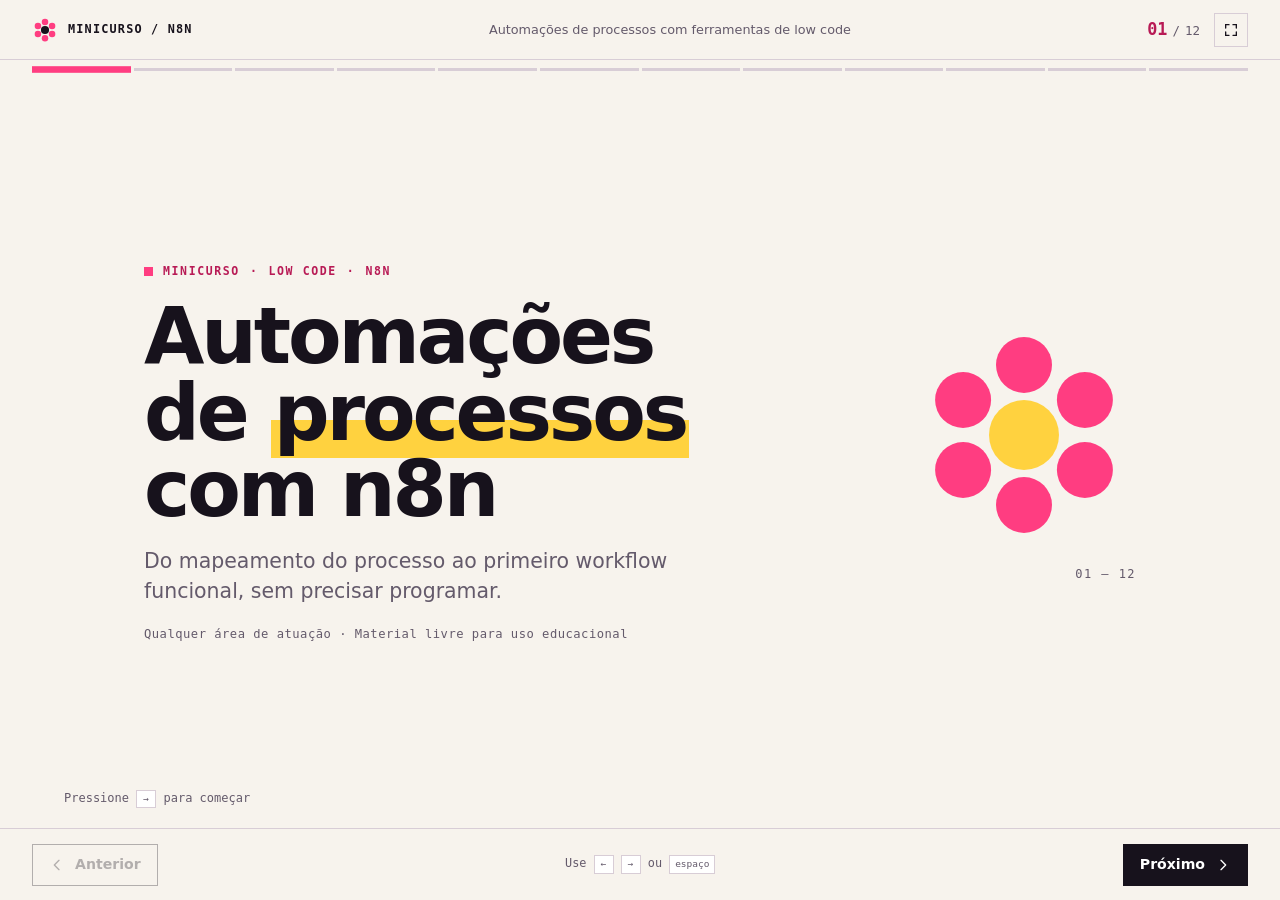
==== index.html @ 69d69b00 "Adiciona apresentação do minicurso e materiais de apoio" ====
<!DOCTYPE html>
<html lang="pt-BR">
<head>
  <meta charset="UTF-8">
  <meta name="viewport" content="width=device-width, initial-scale=1">
  <meta name="theme-color" content="#f7f3ed">
  <meta name="description" content="Apresentação do minicurso de automações de processos com n8n.">
  <title>Apresentação | Automações de processos com n8n</title>
  <link rel="stylesheet" href="styles.css">
</head>
<body>
  <a class="skip-link" href="#deck">Ir para o slide atual</a>

  <div class="deck-shell">
    <header class="deck-bar">
      <div class="deck-id">
        <svg class="mark" width="26" height="26" viewBox="0 0 32 32" aria-hidden="true" focusable="false">
          <g fill="#ff3d81">
            <circle cx="16" cy="6" r="4"/>
            <circle cx="24.7" cy="11" r="4"/>
            <circle cx="24.7" cy="21" r="4"/>
            <circle cx="16" cy="26" r="4"/>
            <circle cx="7.3" cy="21" r="4"/>
            <circle cx="7.3" cy="11" r="4"/>
          </g>
          <circle cx="16" cy="16" r="5" fill="#17121c"/>
        </svg>
        <span>Minicurso <span aria-hidden="true">/</span> <span translate="no">n8n</span></span>
      </div>
      <p class="deck-topic">Automações de processos com ferramentas de low code</p>
      <div class="deck-tools">
        <span class="deck-counter" aria-hidden="true"><strong id="current">01</strong><span>/</span><span id="total">12</span></span>
        <button class="bar-button" id="fullscreen" type="button" aria-label="Entrar em tela cheia" aria-pressed="false">
          <svg width="16" height="16" viewBox="0 0 24 24" fill="none" stroke="currentColor" stroke-width="2" stroke-linecap="round" aria-hidden="true" focusable="false">
            <path d="M4 9V4h5M20 9V4h-5M4 15v5h5M20 15v5h-5"/>
          </svg>
        </button>
      </div>
    </header>

    <nav class="progress" aria-label="Progresso da apresentação">
      <ol id="dots"></ol>
    </nav>

    <main class="deck" id="deck" tabindex="-1">
      <section class="slide slide--cover is-active" id="slide-1" data-title="Capa" aria-labelledby="s1-title">
        <div class="slide-inner cover-grid stagger">
          <div class="cover-copy" style="--i: 0">
            <p class="kicker">Minicurso <span aria-hidden="true">·</span> Low code <span aria-hidden="true">·</span> <span translate="no">n8n</span></p>
            <h1 id="s1-title">Automações de <span class="highlight">processos</span> com&nbsp;<span translate="no">n8n</span></h1>
            <p class="lead">Do mapeamento do processo ao primeiro workflow funcional, sem precisar programar.</p>
            <p class="cover-meta">Qualquer área de atuação <span aria-hidden="true">·</span> Material livre para uso educacional</p>
          </div>
          <div class="cover-aside" style="--i: 1" aria-hidden="true">
            <svg class="cover-mark" width="224" height="224" viewBox="0 0 32 32" focusable="false">
              <g fill="#ff3d81">
                <circle cx="16" cy="6" r="4"/>
                <circle cx="24.7" cy="11" r="4"/>
                <circle cx="24.7" cy="21" r="4"/>
                <circle cx="16" cy="26" r="4"/>
                <circle cx="7.3" cy="21" r="4"/>
                <circle cx="7.3" cy="11" r="4"/>
              </g>
              <circle cx="16" cy="16" r="5" fill="#ffd23f"/>
            </svg>
            <span class="cover-index">01 — 12</span>
          </div>
        </div>
        <p class="slide-foot">Pressione <kbd>→</kbd> para começar</p>
      </section>

      <section class="slide" id="slide-2" data-title="Enviar solicitação" aria-labelledby="s2-title" hidden>
        <div class="slide-inner stagger">
          <p class="kicker" style="--i: 0">Acesso rápido / Formulário</p>
          <h2 id="s2-title" style="--i: 1">Enviar solicitação pelo formulário</h2>
          <p class="lead" style="--i: 2">Abra o formulário nativo do <span translate="no">n8n</span>, escolha o setor e preencha os campos. O envio é confirmado na hora e a resposta chega por e-mail.</p>
          <div class="form-cta" style="--i: 3">
            <a class="cta-primary" href="http://localhost:5678/form/central-atendimento">Abrir formulário local</a>
            <span class="cta-note">Com o túnel, use <code translate="no">&lt;URL de url-n8n.txt&gt;/form/central-atendimento</code>. O workflow precisa estar ativo; o formulário é público.</span>
          </div>
          <div class="example-grid" style="--i: 4">
            <div>
              <h3 class="panel-title">Campos do formulário</h3>
              <ul class="field-list">
                <li><span>Setor responsável</span><span>Obrigatório</span></li>
                <li><span>Nome</span><span>Obrigatório</span></li>
                <li><span>E-mail</span><span>Obrigatório</span></li>
                <li><span>Assunto</span><span>Obrigatório</span></li>
                <li><span>Mensagem</span><span>Obrigatório</span></li>
                <li><span>Identificador</span><span>Opcional</span></li>
              </ul>
              <p class="form-hint">Setores: <code translate="no">TI</code>, <code translate="no">Financeiro</code>, <code translate="no">Administrativo</code>, <code translate="no">Comercial</code> ou <code translate="no">Triagem manual</code>.</p>
            </div>
            <div>
              <h3 class="panel-title">Passo a passo</h3>
              <ol class="mini-steps">
                <li><span class="n">1</span><span>Abra o link do formulário.</span></li>
                <li><span class="n">2</span><span>Escolha o setor responsável.</span></li>
                <li><span class="n">3</span><span>Preencha nome, e-mail, assunto e mensagem.</span></li>
                <li><span class="n">4</span><span>Clique em <strong>Enviar solicitação</strong>.</span></li>
                <li><span class="n">5</span><span>Confirme a resposta no e-mail informado.</span></li>
              </ol>
              <pre class="json-sample"><code translate="no">{
  "setor": "TI",
  "nome": "Maria Silva",
  "email": "maria@example.com",
  "assunto": "Erro ao acessar o sistema",
  "mensagem": "Não consigo entrar desde ontem.",
  "identificador": "SOL-2026-0001"
}</code></pre>
            </div>
          </div>
          <p class="aside" style="--i: 5">Confirmação: “Solicitação recebida. Você receberá a resposta por e-mail em breve.” Não existe mais página externa com POST nem webhook público: o envio acontece direto no formulário do <span translate="no">n8n</span>.</p>
        </div>
      </section>

      <section class="slide" id="slide-3" data-title="Gestão de processos" aria-labelledby="s3-title" hidden>
        <div class="slide-inner stagger">
          <p class="kicker" style="--i: 0">01 / Conceito</p>
          <h2 id="s3-title" style="--i: 1">Gestão de processos sem complicação</h2>
          <p class="lead" style="--i: 2">Processo é uma sequência de atividades que transforma uma entrada em um resultado.</p>
          <div class="steps-three" style="--i: 3">
            <article class="step">
              <span class="step-n">01</span>
              <h3>Entrada</h3>
              <p>Aluno pede uma declaração à secretaria.</p>
            </article>
            <article class="step">
              <span class="step-n">02</span>
              <h3>Atividades</h3>
              <p>A secretaria confere, aprova e emite o documento.</p>
            </article>
            <article class="step">
              <span class="step-n">03</span>
              <h3>Resultado</h3>
              <p>Declaração entregue ao aluno.</p>
            </article>
          </div>
          <p class="aside" style="--i: 4">Todo mundo participa de processos todos os dias. Gerir é só tornar isso visível e melhorável.</p>
        </div>
      </section>

      <section class="slide" id="slide-4" data-title="Por que automatizar" aria-labelledby="s4-title" hidden>
        <div class="slide-inner stagger">
          <p class="kicker" style="--i: 0">02 / Motivação</p>
          <h2 id="s4-title" style="--i: 1">Por que automatizar?</h2>
          <p class="lead" style="--i: 2">Se o processo é repetitivo e segue regras claras, uma ferramenta pode executá-lo por você.</p>
          <div class="reason-list" style="--i: 3">
            <div class="reason"><span class="reason-n">01</span><div><h3>Menos retrabalho</h3><p>Copiar dados entre sistemas deixa de ser tarefa manual.</p></div></div>
            <div class="reason"><span class="reason-n">02</span><div><h3>Menos erros</h3><p>O fluxo segue sempre as mesmas regras, sem esquecimentos.</p></div></div>
            <div class="reason"><span class="reason-n">03</span><div><h3>Mais tempo</h3><p>Sobra espaço para análise e decisões, que só pessoas fazem.</p></div></div>
          </div>
          <p class="aside aside--yellow" style="--i: 4"><strong>Low code:</strong> monte o fluxo arrastando blocos, com pouco ou nenhum código.</p>
        </div>
      </section>

      <section class="slide" id="slide-5" data-title="O que é o n8n" aria-labelledby="s5-title" hidden>
        <div class="slide-inner stagger">
          <p class="kicker" style="--i: 0">03 / Ferramenta</p>
          <h2 id="s5-title" style="--i: 1">O que é o <span translate="no">n8n</span>?</h2>
          <p class="lead" style="--i: 2">Uma plataforma de automação de fluxos de trabalho que conecta aplicativos e serviços de forma visual. Nuvem ou self-hosted, conforme a sua necessidade.</p>
          <div class="trait-grid" style="--i: 3">
            <article class="trait"><span class="trait-tag">Visual</span><p>Blocos conectados em uma tela, sem montar código do zero.</p></article>
            <article class="trait"><span class="trait-tag">Integrações</span><p>Centenas de aplicativos e serviços prontos para conectar.</p></article>
            <article class="trait"><span class="trait-tag">IA</span><p>Modelos de linguagem e agentes dentro dos fluxos.</p></article>
            <article class="trait"><span class="trait-tag">Flexível</span><p>Nuvem ou instalação no seu computador e servidor.</p></article>
          </div>
        </div>
      </section>

      <section class="slide" id="slide-6" data-title="Como o n8n funciona" aria-labelledby="s6-title" hidden>
        <div class="slide-inner stagger">
          <p class="kicker" style="--i: 0">04 / Estrutura</p>
          <h2 id="s6-title" style="--i: 1">Como o <span translate="no">n8n</span> funciona</h2>
          <p class="lead" style="--i: 2">Cada automação é um workflow: blocos, chamados nodes, ligados em sequência.</p>
          <div class="flow-line" style="--i: 3">
            <article class="flow-stop">
              <h3>Gatilho</h3>
              <p>Algo acontece: chega um e-mail ou um formulário é enviado.</p>
            </article>
            <article class="flow-stop">
              <h3>Processar</h3>
              <p>Filtrar, decidir, transformar dados ou usar IA.</p>
            </article>
            <article class="flow-stop">
              <h3>Ação</h3>
              <p>Enviar mensagem, preencher planilha ou criar uma tarefa.</p>
            </article>
          </div>
          <dl class="glossary" style="--i: 4">
            <div><dt>Workflow</dt><dd>a automação completa</dd></div>
            <div><dt>Node</dt><dd>cada bloco do fluxo</dd></div>
            <div><dt>Execução</dt><dd>cada vez que ele roda</dd></div>
          </dl>
        </div>
      </section>

      <section class="slide" id="slide-7" data-title="Vamos pra prática" aria-labelledby="s7-title" hidden>
        <div class="slide-inner stagger">
          <p class="kicker" style="--i: 0">05 / Primeiro fluxo</p>
          <h2 id="s7-title" style="--i: 1">Vamos pra prática em 3 passos</h2>
          <ol class="checklist" style="--i: 2">
            <li><span class="check" aria-hidden="true"></span><div><h3>Escolher um processo</h3><p>Uma tarefa repetitiva do dia a dia, com regras claras.</p></div></li>
            <li><span class="check" aria-hidden="true"></span><div><h3>Montar o workflow</h3><p>Gatilho, processamento e ação, conectando os blocos no <span translate="no">n8n</span>.</p></div></li>
            <li><span class="check" aria-hidden="true"></span><div><h3>Testar e ativar</h3><p>Executar, conferir o resultado e deixar o fluxo rodando sozinho.</p></div></li>
          </ol>
        </div>
      </section>

      <section class="slide" id="slide-8" data-title="Exemplo final" aria-labelledby="s8-title" hidden>
        <div class="slide-inner stagger">
          <p class="kicker" style="--i: 0">06 / Exemplo final</p>
          <h2 id="s8-title" style="--i: 1">Central de Atendimento: da solicitação ao e-mail</h2>
          <p class="lead" style="--i: 2">O Form Trigger nativo recebe a solicitação, a IA redige a resposta e o Gmail envia. O setor vem do formulário.</p>
          <div class="example-grid" style="--i: 3">
            <div>
              <h3 class="panel-title">/form/central-atendimento</h3>
              <ul class="field-list">
                <li><span>Setor responsável</span><span>Obrigatório</span></li>
                <li><span>Nome</span><span>Obrigatório</span></li>
                <li><span>E-mail</span><span>Obrigatório</span></li>
                <li><span>Assunto</span><span>Obrigatório</span></li>
                <li><span>Mensagem</span><span>Obrigatório</span></li>
                <li><span>Identificador</span><span>Opcional</span></li>
              </ul>
              <blockquote>“Solicitação recebida. Você receberá a resposta por e-mail em breve.”</blockquote>
            </div>
            <div>
              <h3 class="panel-title">O que o workflow faz</h3>
              <ol class="mini-steps">
                <li><span class="n">1</span><span>Normalizar payload: limpa campos, gera ID e mascara e-mail e telefone.</span></li>
                <li><span class="n">2</span><span>Validar campos obrigatórios.</span></li>
                <li><span class="n">3</span><span>Verificar duplicidade na Data Table pelo identificador.</span></li>
                <li><span class="n">4</span><span>Gemini redige <code translate="no">assunto_resposta</code> e <code translate="no">corpo_email</code>.</span></li>
                <li><span class="n">5</span><span>Registrar em <code translate="no">central_atendimento_v1</code>.</span></li>
                <li><span class="n">6</span><span>Enviar resposta ao solicitante.</span></li>
                <li><span class="n">7</span><span>Notificar setor ou crítico internamente.</span></li>
              </ol>
            </div>
          </div>
        </div>
      </section>

      <section class="slide" id="slide-9" data-title="Suba o n8n" aria-labelledby="s9-title" hidden>
        <div class="slide-inner stagger">
          <p class="kicker" style="--i: 0">07 / Execução</p>
          <h2 id="s9-title" style="--i: 1">Suba o&nbsp;<span translate="no">n8n</span> em uma única execução</h2>
          <div class="cmd" style="--i: 2">
            <pre id="setup-command"><code translate="no">powershell -ExecutionPolicy Bypass -File .\iniciar-n8n.ps1</code></pre>
            <button class="copy-button" id="copy-command" type="button" aria-label="Copiar comando do PowerShell">Copiar comando</button>
            <span class="copy-status" id="copy-status" role="status" aria-live="polite"></span>
          </div>
          <ol class="compact-steps" style="--i: 3">
            <li>Verifica ou inicia o Docker Desktop.</li>
            <li>Instala o <span translate="no">cloudflared</span> se estiver ausente.</li>
            <li>Abre um túnel temporário e captura a URL gerada.</li>
            <li>Reinicia o <span translate="no">n8n</span> com host, protocolo e webhook compatíveis.</li>
            <li>Copia a URL, salva em <code translate="no">url-n8n.txt</code> e abre o navegador.</li>
            <li>Cria a conta <em>owner</em> na primeira vez.</li>
          </ol>
          <p class="aside" style="--i: 4">Sem cartão de crédito, sem domínio. A URL muda a cada execução: use sempre a atual de <code translate="no">url-n8n.txt</code>.</p>
        </div>
      </section>

      <section class="slide" id="slide-10" data-title="Opções e cuidados" aria-labelledby="s10-title" hidden>
        <div class="slide-inner stagger">
          <p class="kicker" style="--i: 0">08 / Configuração</p>
          <h2 id="s10-title" style="--i: 1">Opções e cuidados</h2>
          <div class="option-grid" style="--i: 2">
            <div class="option"><code translate="no">-SemNavegador</code><span>Não abre o navegador.</span></div>
            <div class="option"><code translate="no">-NovaInstancia</code><span>Cria container isolado.</span></div>
            <div class="option"><code translate="no">-Email seu@email.com</code><span>Protege a URL com login.</span></div>
            <div class="option"><code translate="no">-Parar</code><span>Encerra túnel e container.</span></div>
            <div class="option"><code translate="no">-Porta 5678</code><span>Porta local inicial.</span></div>
            <div class="option"><code translate="no">-NomeContainer</code><span>Nome do container criado.</span></div>
            <div class="option"><code translate="no">-Volume</code><span>Volume do container criado.</span></div>
            <div class="option"><code translate="no">-ContainerExistente</code><span>Container a reaproveitar.</span></div>
            <div class="option"><code translate="no">-VolumeExistente</code><span>Volume do container existente.</span></div>
          </div>
          <div class="warning" style="--i: 3">
            <p>O script reaproveita <code translate="no">n8n</code> com <code translate="no">n8n_data</code> e preserva workflows e credenciais; sem container, cria <code translate="no">n8n-minicurso</code> com <code translate="no">n8n_minicurso_data</code>. Túnel rápido não tem SLA, suporta até 200 requisições simultâneas e não é para produção. Com <code translate="no">-Email</code>, webhooks externos param de funcionar.</p>
          </div>
        </div>
      </section>

      <section class="slide" id="slide-11" data-title="Problemas comuns" aria-labelledby="s11-title" hidden>
        <div class="slide-inner stagger">
          <p class="kicker" style="--i: 0">09 / Diagnóstico</p>
          <h2 id="s11-title" style="--i: 1">Se algo não funcionar</h2>
          <div class="problem-grid" style="--i: 2">
            <article class="problem">
              <h3>Docker não iniciou</h3>
              <p class="fix">Abra o Docker Desktop manualmente e rode o script novamente.</p>
            </article>
            <article class="problem">
              <h3>Sem URL do túnel</h3>
              <p class="fix">Verifique <code translate="no">.logs/cloudflared.err.log</code>: internet ou <span translate="no">cloudflared</span> desatualizado.</p>
            </article>
            <article class="problem">
              <h3>Falha ao iniciar o container</h3>
              <p class="fix">Outra aplicação está na porta. Rode com <code translate="no">-Porta 5679</code>.</p>
            </article>
            <article class="problem">
              <h3>Página não carrega</h3>
              <p class="fix">Aguarde alguns segundos; o <span translate="no">n8n</span> pode levar tempo após reiniciar.</p>
            </article>
            <article class="problem">
              <h3>Problem loading form</h3>
              <p class="fix">Confirme que o workflow está ativo e o caminho em <code translate="no">parameters.options.path</code>.</p>
            </article>
            <article class="problem">
              <h3>E-mail não chegou</h3>
              <p class="fix">Confira spam e o endereço digitado. Falha do Gmail marca <code translate="no">envio_resposta=pendente</code>.</p>
            </article>
          </div>
        </div>
      </section>

      <section class="slide slide--end" id="slide-12" data-title="Encerramento" aria-labelledby="s12-title" hidden>
        <div class="slide-inner stagger">
          <p class="kicker" style="--i: 0">Fim</p>
          <h2 id="s12-title" style="--i: 1">Obrigado<span class="dot">.</span></h2>
          <p class="lead" style="--i: 2">Agora é escolher um processo repetitivo, mapear entradas, decisões e saídas, e montar o primeiro fluxo.</p>
          <div class="resources" style="--i: 3">
            <a href="README.md">README.md</a>
            <a href="INSTRUCOES.md">INSTRUCOES.md</a>
            <a href="TUTORIAL_FORMULARIO.md">TUTORIAL_FORMULARIO.md</a>
            <a href="enviar-solicitacao.html">enviar-solicitacao.html</a>
          </div>
          <p class="cover-meta" style="--i: 4">Material livre para uso educacional <span aria-hidden="true">·</span> Pressione <kbd>←</kbd> para voltar</p>
        </div>
      </section>
    </main>

    <footer class="deck-controls">
      <button class="nav-button" id="prev" type="button" aria-label="Slide anterior">
        <svg width="16" height="16" viewBox="0 0 24 24" fill="none" stroke="currentColor" stroke-width="2" stroke-linecap="round" stroke-linejoin="round" aria-hidden="true" focusable="false"><path d="M15 5l-7 7 7 7"/></svg>
        Anterior
      </button>
      <span class="hint">Use <kbd>←</kbd> <kbd>→</kbd> ou <kbd>espaço</kbd></span>
      <button class="nav-button nav-button--primary" id="next" type="button" aria-label="Próximo slide">
        Próximo
        <svg width="16" height="16" viewBox="0 0 24 24" fill="none" stroke="currentColor" stroke-width="2" stroke-linecap="round" stroke-linejoin="round" aria-hidden="true" focusable="false"><path d="M9 5l7 7-7 7"/></svg>
      </button>
    </footer>
  </div>

  <div class="sr-only" id="announcer" role="status" aria-live="polite"></div>

  <script>
    const deck = document.getElementById("deck");
    const slides = Array.from(document.querySelectorAll(".slide"));
    const dotsList = document.getElementById("dots");
    const currentEl = document.getElementById("current");
    const totalEl = document.getElementById("total");
    const prevButton = document.getElementById("prev");
    const nextButton = document.getElementById("next");
    const fullscreenButton = document.getElementById("fullscreen");
    const announcer = document.getElementById("announcer");
    const copyButton = document.getElementById("copy-command");
    const copyStatus = document.getElementById("copy-status");

    let index = 0;

    totalEl.textContent = String(slides.length).padStart(2, "0");

    slides.forEach((slide, i) => {
      const item = document.createElement("li");
      const button = document.createElement("button");
      button.type = "button";
      button.setAttribute("aria-label", `Ir para o slide ${i + 1}: ${slide.dataset.title}`);
      button.addEventListener("click", () => goTo(i));
      item.appendChild(button);
      dotsList.appendChild(item);
    });

    const dots = Array.from(dotsList.querySelectorAll("button"));

    function updateChrome() {
      currentEl.textContent = String(index + 1).padStart(2, "0");
      prevButton.disabled = index === 0;
      nextButton.disabled = index === slides.length - 1;
      dots.forEach((dot, i) => {
        if (i === index) dot.setAttribute("aria-current", "step");
        else dot.removeAttribute("aria-current");
        dot.classList.toggle("is-done", i < index);
      });
    }

    function goTo(next) {
      const target = Math.max(0, Math.min(slides.length - 1, next));
      if (target === index && slides[index].classList.contains("is-active")) return;

      const direction = target > index ? 1 : -1;
      deck.style.setProperty("--enter-offset", `${direction * 34}px`);
      slides[index].classList.remove("is-active");
      slides[index].hidden = true;
      index = target;
      slides[index].hidden = false;
      slides[index].classList.add("is-active");

      updateChrome();
      announcer.textContent = `Slide ${index + 1} de ${slides.length}: ${slides[index].dataset.title}`;
      history.replaceState(null, "", `#slide-${index + 1}`);
    }

    const initial = Number(location.hash.replace("#slide-", "")) - 1;
    if (Number.isInteger(initial) && initial > 0 && initial < slides.length) {
      slides[0].classList.remove("is-active");
      slides[0].hidden = true;
      index = initial;
      slides[index].hidden = false;
      slides[index].classList.add("is-active");
    }

    updateChrome();
    announcer.textContent = `Slide ${index + 1} de ${slides.length}: ${slides[index].dataset.title}`;

    prevButton.addEventListener("click", () => goTo(index - 1));
    nextButton.addEventListener("click", () => goTo(index + 1));

    document.addEventListener("keydown", (event) => {
      if (event.altKey || event.ctrlKey || event.metaKey) return;
      const activeTag = document.activeElement ? document.activeElement.tagName : "";
      if (activeTag === "INPUT" || activeTag === "TEXTAREA" || activeTag === "SELECT") return;
      if ((event.key === " " || event.key === "Enter") && activeTag === "BUTTON") return;

      if (event.key === "ArrowRight" || event.key === "ArrowDown" || event.key === "PageDown" || event.key === " ") {
        event.preventDefault();
        goTo(index + 1);
      } else if (event.key === "ArrowLeft" || event.key === "ArrowUp" || event.key === "PageUp") {
        event.preventDefault();
        goTo(index - 1);
      } else if (event.key === "Home") {
        event.preventDefault();
        goTo(0);
      } else if (event.key === "End") {
        event.preventDefault();
        goTo(slides.length - 1);
      }
    });

    let touchStart = null;
    deck.addEventListener("touchstart", (event) => {
      const touch = event.changedTouches[0];
      touchStart = { x: touch.clientX, y: touch.clientY };
    }, { passive: true });

    deck.addEventListener("touchend", (event) => {
      if (!touchStart) return;
      const touch = event.changedTouches[0];
      const dx = touch.clientX - touchStart.x;
      const dy = touch.clientY - touchStart.y;
      if (Math.abs(dx) > 60 && Math.abs(dx) > Math.abs(dy)) goTo(index + (dx < 0 ? 1 : -1));
      touchStart = null;
    }, { passive: true });

    fullscreenButton.addEventListener("click", async () => {
      try {
        if (!document.fullscreenElement) await document.documentElement.requestFullscreen();
        else await document.exitFullscreen();
      } catch {
        announcer.textContent = "Tela cheia não disponível neste navegador.";
      }
    });

    document.addEventListener("fullscreenchange", () => {
      const active = Boolean(document.fullscreenElement);
      fullscreenButton.setAttribute("aria-pressed", String(active));
      fullscreenButton.setAttribute("aria-label", active ? "Sair da tela cheia" : "Entrar em tela cheia");
    });

    copyButton.addEventListener("click", async () => {
      const command = document.getElementById("setup-command").textContent.trim();
      try {
        await navigator.clipboard.writeText(command);
        copyStatus.textContent = "Comando copiado.";
      } catch {
        copyStatus.textContent = "Copie o comando selecionando o texto acima.";
      }
    });
  </script>
</body>
</html>
---- styles.css ----
:root {
  --paper: #f7f3ed;
  --ink: #17121c;
  --muted: #645a6b;
  --pink: #ff3d81;
  --pink-deep: #b81a55;
  --yellow: #ffd23f;
  --yellow-soft: #fff2c2;
  --line: #d8cdd6;
  --dark: #1b1226;
  --mono: ui-monospace, "SFMono-Regular", "Cascadia Code", Consolas, monospace;
}

*, *::before, *::after { box-sizing: border-box; }

html, body { height: 100%; margin: 0; }

html { color-scheme: light; }

body {
  background: var(--paper);
  color: var(--ink);
  font-family: "Inter", "Plus Jakarta Sans", ui-sans-serif, system-ui, -apple-system, "Segoe UI", sans-serif;
  font-size: 16px;
  line-height: 1.5;
  overflow: hidden;
  -webkit-tap-highlight-color: rgba(255, 61, 129, 0.25);
}

h1, h2, h3, p, dd, dt, li { overflow-wrap: break-word; }
h1, h2, h3 { margin: 0; letter-spacing: -0.04em; text-wrap: balance; }
p { margin: 0; }
ol, ul, dl, dd { margin: 0; padding: 0; }
li { list-style: none; }
button { font: inherit; color: inherit; }
button, a { touch-action: manipulation; }
code { font-family: var(--mono); }
pre { font-family: var(--mono); margin: 0; }

:focus-visible { outline: 3px solid var(--pink); outline-offset: 3px; border-radius: 2px; }

.sr-only {
  position: absolute;
  width: 1px;
  height: 1px;
  padding: 0;
  margin: -1px;
  overflow: hidden;
  clip: rect(0, 0, 0, 0);
  white-space: nowrap;
  border: 0;
}

.skip-link {
  position: fixed;
  top: 8px;
  left: 8px;
  z-index: 100;
  padding: 10px 14px;
  background: var(--ink);
  color: #fff;
  font-weight: 700;
  text-decoration: none;
  transform: translateY(-160%);
  transition: transform 0.2s ease;
}
.skip-link:focus-visible { transform: translateY(0); }

.deck-shell {
  display: grid;
  grid-template-rows: 60px 18px minmax(0, 1fr) 72px;
  height: 100vh;
  height: 100dvh;
  padding-left: env(safe-area-inset-left);
  padding-right: env(safe-area-inset-right);
}

.deck-bar {
  display: flex;
  align-items: center;
  gap: 24px;
  padding: 0 clamp(16px, 3vw, 32px);
  border-bottom: 1px solid var(--line);
}

.deck-id {
  display: flex;
  align-items: center;
  gap: 10px;
  flex: none;
  font-family: var(--mono);
  font-size: 0.74rem;
  font-weight: 700;
  letter-spacing: 0.1em;
  text-transform: uppercase;
}
.mark { flex: none; }

.deck-topic {
  flex: 1;
  min-width: 0;
  margin: 0 auto;
  color: var(--muted);
  font-size: 0.8rem;
  text-align: center;
  white-space: nowrap;
  overflow: hidden;
  text-overflow: ellipsis;
}

.deck-tools { display: flex; align-items: center; gap: 14px; flex: none; }
.deck-counter { display: inline-flex; align-items: baseline; gap: 5px; font-family: var(--mono); font-size: 0.78rem; font-variant-numeric: tabular-nums; color: var(--muted); }
.deck-counter strong { color: var(--pink-deep); font-size: 1.05rem; }

.bar-button {
  display: grid;
  place-items: center;
  width: 34px;
  height: 34px;
  padding: 0;
  border: 1px solid var(--line);
  background: transparent;
  cursor: pointer;
  transform-origin: center;
  transition: transform 0.2s ease;
}
.bar-button:hover { transform: scale(1.08); }

.progress { padding: 0 clamp(16px, 3vw, 32px); display: flex; align-items: center; }
.progress ol { display: grid; grid-auto-flow: column; grid-auto-columns: 1fr; gap: 3px; width: 100%; }
.progress li { display: flex; min-width: 0; }
.progress button { display: flex; align-items: center; width: 100%; height: 18px; padding: 0; border: 0; background: transparent; cursor: pointer; }
.progress button::before { content: ""; width: 100%; height: 3px; background: var(--line); transform-origin: center; transition: transform 0.2s ease; }
.progress button:hover::before { transform: scaleY(2.2); }
.progress button.is-done::before { background: var(--yellow); }
.progress button[aria-current="step"]::before { background: var(--pink); transform: scaleY(2.2); }

.deck { position: relative; min-height: 0; --enter-offset: 34px; }

.slide {
  position: absolute;
  inset: 0;
  overflow-y: auto;
  overscroll-behavior: contain;
  scrollbar-width: thin;
}
.slide[hidden] { display: none !important; }
.slide.is-active { animation: slide-in 0.42s cubic-bezier(0.2, 0.7, 0.2, 1) both; }

.slide-inner {
  display: flex;
  flex-direction: column;
  justify-content: center;
  gap: clamp(14px, 2.2vh, 26px);
  width: min(1120px, 100%);
  min-height: 100%;
  margin-inline: auto;
  padding: clamp(24px, 4vw, 52px) clamp(20px, 5vw, 64px);
}

.slide.is-active .stagger > * { animation: rise 0.45s ease both; animation-delay: calc(var(--i, 0) * 65ms); }

.kicker {
  display: inline-flex;
  align-items: center;
  gap: 10px;
  align-self: flex-start;
  font-family: var(--mono);
  font-size: 0.72rem;
  font-weight: 700;
  letter-spacing: 0.14em;
  text-transform: uppercase;
  color: var(--pink-deep);
}
.kicker::before { content: ""; width: 9px; height: 9px; background: var(--pink); }

.slide h1, .slide h2 { font-weight: 830; line-height: 0.98; }
.slide h1 { font-size: clamp(2.6rem, 6.1vw, 5rem); max-width: 18ch; }
.slide h2 { font-size: clamp(2.1rem, 4.8vw, 4rem); max-width: 22ch; }
.slide h3 { font-size: 1.18rem; line-height: 1.2; font-weight: 760; letter-spacing: -0.02em; }

.lead { max-width: 62ch; color: var(--muted); font-size: clamp(1rem, 1.6vw, 1.3rem); line-height: 1.5; }
.aside { max-width: 74ch; padding-top: 12px; border-top: 1px solid var(--line); color: var(--muted); font-size: 0.92rem; }
.aside--yellow { padding: 14px 18px; border: 0; border-left: 6px solid var(--yellow); background: var(--yellow-soft); color: #5b4210; }
.aside strong { color: var(--ink); }

.highlight {
  padding: 0 0.04em;
  background: linear-gradient(transparent 58%, var(--yellow) 58%);
  -webkit-box-decoration-break: clone;
  box-decoration-break: clone;
}
.dot { color: var(--pink); }
code { color: var(--pink-deep); font-size: 0.88em; }

kbd {
  display: inline-block;
  min-width: 20px;
  padding: 1px 5px;
  border: 1px solid var(--line);
  background: #fff;
  font-family: var(--mono);
  font-size: 0.8em;
  text-align: center;
}

.cover-grid { display: grid; grid-template-columns: 1.25fr 0.75fr; align-items: center; gap: 40px; }
.cover-copy { display: flex; flex-direction: column; align-items: flex-start; gap: clamp(14px, 2vh, 22px); }
.cover-meta { font-family: var(--mono); font-size: 0.76rem; letter-spacing: 0.04em; color: var(--muted); }
.cover-aside { display: flex; flex-direction: column; align-items: flex-end; justify-self: end; gap: 18px; }
.cover-mark { max-width: 100%; height: auto; animation: breathe 4s ease-in-out infinite; transform-origin: center; }
.cover-index { font-family: var(--mono); font-size: 0.75rem; letter-spacing: 0.12em; color: var(--muted); font-variant-numeric: tabular-nums; }
.slide-foot { position: absolute; bottom: 20px; left: clamp(20px, 5vw, 64px); font-family: var(--mono); font-size: 0.75rem; color: var(--muted); }

.steps-three { display: grid; grid-template-columns: repeat(3, minmax(0, 1fr)); border-top: 2px solid var(--ink); }
.step { min-width: 0; padding: 20px 22px 0 0; border-right: 1px solid var(--line); }
.step:last-child { border-right: 0; }
.step-n { font-family: var(--mono); font-size: 0.78rem; font-weight: 700; color: var(--pink); font-variant-numeric: tabular-nums; }
.step h3 { margin: 10px 0 6px; font-size: 1.35rem; }
.step p { color: var(--muted); font-size: 0.92rem; line-height: 1.5; }

.reason-list { border-top: 1px solid var(--ink); }
.reason { display: grid; grid-template-columns: 56px minmax(0, 1fr); gap: 18px; padding: 14px 0; border-bottom: 1px solid var(--line); }
.reason-n { font-family: var(--mono); font-size: 0.78rem; color: var(--pink); font-variant-numeric: tabular-nums; padding-top: 3px; }
.reason:nth-child(2) .reason-n { color: #a86b00; }
.reason h3 { font-size: 1.15rem; }
.reason p { margin-top: 4px; color: var(--muted); font-size: 0.92rem; }

.trait-grid { display: grid; grid-template-columns: repeat(2, minmax(0, 1fr)); border-top: 1px solid var(--ink); border-left: 1px solid var(--line); }
.trait { min-width: 0; padding: 20px; border-right: 1px solid var(--line); border-bottom: 1px solid var(--line); }
.trait-tag { display: inline-block; font-family: var(--mono); font-size: 0.72rem; font-weight: 700; letter-spacing: 0.1em; text-transform: uppercase; color: var(--pink-deep); }
.trait:nth-child(2) .trait-tag, .trait:nth-child(3) .trait-tag { color: #a86b00; }
.trait p { margin-top: 10px; color: var(--muted); font-size: 0.92rem; }

.flow-line { display: grid; grid-template-columns: repeat(3, minmax(0, 1fr)); gap: 0; position: relative; }
.flow-line::before { content: ""; position: absolute; top: 11px; left: 10px; right: 10px; height: 2px; background: var(--ink); }
.flow-stop { position: relative; min-width: 0; padding: 48px 22px 0 0; }
.flow-stop::before {
  content: "";
  position: absolute;
  top: 4px;
  left: 0;
  width: 18px;
  height: 18px;
  border: 3px solid var(--ink);
  border-radius: 50%;
  background: var(--paper);
  transform-origin: center;
  animation: pulse 2.8s ease-in-out infinite;
}
.flow-stop:nth-child(2)::before { background: var(--yellow); animation-delay: -0.9s; }
.flow-stop:nth-child(3)::before { background: var(--pink); animation-delay: -1.8s; }
.flow-stop h3 { font-size: 1.3rem; }
.flow-stop p { margin-top: 6px; color: var(--muted); font-size: 0.92rem; }

.glossary { display: grid; grid-template-columns: repeat(3, minmax(0, 1fr)); border-top: 1px solid var(--ink); }
.glossary > div { min-width: 0; padding: 14px 18px 0 0; }
.glossary dt { font-weight: 750; }
.glossary dd { margin-top: 4px; color: var(--muted); font-size: 0.88rem; }

.checklist { display: grid; gap: 0; border-top: 2px solid var(--ink); }
.checklist li { display: grid; grid-template-columns: 34px minmax(0, 1fr); gap: 18px; padding: 18px 0; border-bottom: 1px solid var(--line); }
.check { position: relative; width: 24px; height: 24px; border: 2px solid var(--pink); margin-top: 2px; }
.check::after { content: ""; position: absolute; inset: 4px; background: var(--pink); transform: scale(0); transform-origin: center; transition: transform 0.25s ease; }
.checklist li:hover .check::after { transform: scale(1); }
.checklist h3 { font-size: 1.25rem; }
.checklist p { margin-top: 5px; color: var(--muted); font-size: 0.94rem; }

.example-grid { display: grid; grid-template-columns: 0.95fr 1.05fr; gap: clamp(24px, 5vw, 56px); }
#slide-2 .slide-inner { gap: clamp(10px, 1.6vh, 18px); }
.form-cta { display: flex; flex-wrap: wrap; align-items: center; gap: 12px 22px; padding: 16px 18px; background: var(--pink); color: #fff; }
.form-cta :focus-visible { outline-color: var(--yellow); }
.cta-primary { display: inline-flex; align-items: center; min-height: 40px; padding: 0 16px; border: 1px solid #fff; color: #fff; font-size: 0.88rem; font-weight: 750; text-decoration: none; transform-origin: center; transition: transform 0.2s ease; }
.cta-primary:hover { transform: translateY(-2px); }
.cta-note { flex: 1; min-width: 240px; font-size: 0.82rem; color: rgba(255, 255, 255, 0.92); }
.cta-note code { color: var(--yellow); }
.form-hint { margin-top: 10px; color: var(--muted); font-size: 0.8rem; }
.json-sample { margin-top: 12px; padding: 12px 14px; background: var(--dark); color: #ffe9f2; font-size: 0.72rem; line-height: 1.55; white-space: pre-wrap; word-break: break-word; }
.json-sample code { color: #ffe9f2; }
.panel-title { margin-bottom: 12px; font-family: var(--mono); font-size: 0.8rem; letter-spacing: 0.1em; text-transform: uppercase; color: var(--pink-deep); }
.field-list { border-top: 1px solid var(--ink); }
.field-list li { display: flex; justify-content: space-between; gap: 16px; padding: 8px 0; border-bottom: 1px solid var(--line); font-family: var(--mono); font-size: 0.82rem; }
.field-list li span:first-child { min-width: 0; }
.field-list li span:last-child { flex: none; color: var(--muted); font-size: 0.74rem; }
blockquote { margin: 16px 0 0; padding-left: 14px; border-left: 5px solid var(--yellow); font-size: 0.98rem; }
.mini-steps { display: grid; gap: 4px; }
.mini-steps li { display: grid; grid-template-columns: 24px minmax(0, 1fr); gap: 12px; font-size: 0.88rem; line-height: 1.45; }
.mini-steps .n { font-family: var(--mono); font-weight: 700; color: var(--pink); font-variant-numeric: tabular-nums; }

.cmd { position: relative; min-width: 0; padding: 20px; background: var(--dark); color: #fff; }
.cmd pre { padding-right: 130px; font-size: 0.92rem; line-height: 1.6; white-space: pre-wrap; word-break: break-word; }
.cmd :focus-visible { outline-color: var(--yellow); }
.copy-button { position: absolute; top: 14px; right: 14px; padding: 8px 11px; border: 1px solid rgba(255, 255, 255, 0.35); background: transparent; color: #fff; font-size: 0.78rem; font-weight: 700; cursor: pointer; transform-origin: center; transition: transform 0.2s ease; }
.copy-button:hover { transform: translateY(-2px); }
.copy-status { display: block; min-height: 1.2em; margin-top: 10px; color: var(--yellow); font-family: var(--mono); font-size: 0.76rem; }

.compact-steps { display: grid; grid-template-columns: repeat(2, minmax(0, 1fr)); column-gap: clamp(24px, 5vw, 48px); counter-reset: setup; }
.compact-steps li { position: relative; min-width: 0; padding: 9px 0 9px 34px; border-bottom: 1px solid var(--line); font-size: 0.88rem; counter-increment: setup; }
.compact-steps li::before { content: counter(setup, decimal-leading-zero); position: absolute; left: 0; top: 10px; font-family: var(--mono); font-size: 0.76rem; font-weight: 700; color: var(--pink); font-variant-numeric: tabular-nums; }

.option-grid { display: grid; grid-template-columns: repeat(3, minmax(0, 1fr)); border-top: 1px solid var(--ink); }
.option { min-width: 0; padding: 12px 18px 12px 0; border-bottom: 1px solid var(--line); }
.option code { display: block; margin-bottom: 3px; font-size: 0.8rem; }
.option span { color: var(--muted); font-size: 0.84rem; }
.warning { padding: 14px 18px; border-left: 6px solid var(--yellow); background: var(--yellow-soft); color: #5b4210; font-size: 0.88rem; line-height: 1.55; }

.problem-grid { display: grid; grid-template-columns: repeat(2, minmax(0, 1fr)); column-gap: clamp(24px, 5vw, 48px); }
.problem { min-width: 0; padding: 12px 0; border-bottom: 1px solid var(--line); }
.problem h3 { font-size: 1rem; }
.problem h3::before { content: "→"; margin-right: 8px; color: var(--pink); }
.problem .fix { margin-top: 5px; color: var(--muted); font-size: 0.86rem; line-height: 1.5; }
.problem .fix::before { content: "Correção: "; font-family: var(--mono); font-size: 0.7rem; font-weight: 700; letter-spacing: 0.06em; text-transform: uppercase; color: var(--pink-deep); }

.slide--end .slide-inner { align-items: flex-start; }
.slide--end h2 { font-size: clamp(3.4rem, 9vw, 7rem); }
.resources { display: flex; flex-wrap: wrap; gap: 8px 24px; padding-top: 14px; border-top: 1px solid var(--ink); }
.resources a { font-family: var(--mono); font-size: 0.84rem; text-decoration: underline; text-decoration-thickness: 1px; text-underline-offset: 4px; }
.resources a:hover { color: var(--pink-deep); text-decoration-thickness: 2px; }

.deck-controls { display: flex; align-items: center; justify-content: space-between; gap: 16px; padding: 0 clamp(16px, 3vw, 32px); border-top: 1px solid var(--line); }
.nav-button { display: inline-flex; align-items: center; gap: 10px; min-height: 42px; padding: 0 16px; border: 1px solid var(--ink); background: transparent; font-size: 0.88rem; font-weight: 750; cursor: pointer; transform-origin: center; transition: transform 0.2s ease; }
.nav-button:hover:not(:disabled) { transform: translateY(-2px); }
.nav-button--primary { background: var(--ink); color: #fff; }
.nav-button:disabled { opacity: 0.3; cursor: not-allowed; }
.hint { font-family: var(--mono); font-size: 0.74rem; color: var(--muted); text-align: center; }

@keyframes slide-in {
  from { opacity: 0; transform: translate3d(var(--enter-offset), 0, 0); }
  to { opacity: 1; transform: none; }
}

@keyframes rise {
  from { opacity: 0; transform: translate3d(0, 12px, 0); }
  to { opacity: 1; transform: none; }
}

@keyframes pulse {
  0%, 100% { transform: scale(1); opacity: 1; }
  50% { transform: scale(1.2); opacity: 0.65; }
}

@keyframes breathe {
  0%, 100% { transform: scale(1); }
  50% { transform: scale(1.03); }
}

@media (max-width: 820px) {
  .deck-topic { display: none; }
  .deck-shell { grid-template-rows: 56px 18px minmax(0, 1fr) 64px; }
  .cover-grid, .example-grid { grid-template-columns: 1fr; }
  .cover-aside { display: none; }
  .steps-three, .flow-line, .glossary, .trait-grid, .option-grid, .problem-grid, .compact-steps { grid-template-columns: 1fr; }
  .flow-line::before { display: none; }
  .flow-stop { padding: 34px 0 0; }
  .step { padding: 14px 0; border-right: 0; border-bottom: 1px solid var(--line); }
  .glossary > div, .option, .problem { padding-right: 0; }
  .slide-inner { justify-content: flex-start; }
  .deck-controls { gap: 8px; }
  .nav-button { padding: 0 12px; font-size: 0.82rem; }
  .hint { display: none; }
}

@media (max-height: 680px) {
  .slide-inner { justify-content: flex-start; gap: 12px; }
  .slide h2 { font-size: clamp(1.8rem, 4vw, 3rem); }
  .slide-foot { display: none; }
}

@media (pointer: fine) {
  html { overscroll-behavior: none; }
}

@media (prefers-reduced-motion: reduce) {
  *, *::before, *::after {
    animation-duration: 0.01ms !important;
    animation-iteration-count: 1 !important;
    transition-duration: 0.01ms !important;
  }
}

@media print {
  body { overflow: visible; }
  .deck-shell { display: block; height: auto; }
  .deck-bar, .progress, .deck-controls, .skip-link { display: none; }
  .deck { position: static; }
  .slide { position: static; overflow: visible; break-after: page; page-break-after: always; }
  .slide[hidden] { display: block !important; }
}
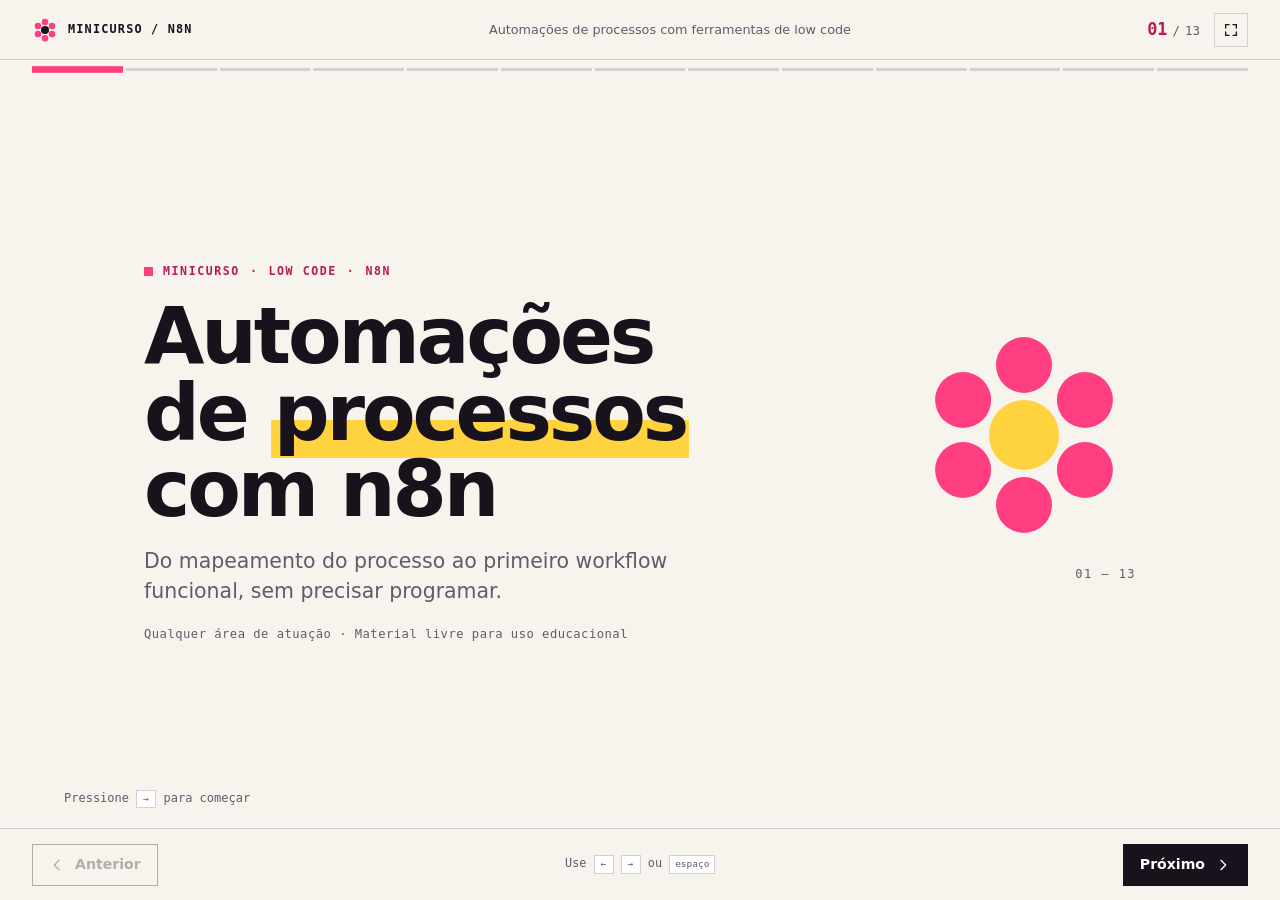
==== commit 0b3c9094: "Adiciona formulario de convites por e-mail no deck" ====
--- a/index.html
+++ b/index.html
@@ -29,7 +29,7 @@
       </div>
       <p class="deck-topic">Automações de processos com ferramentas de low code</p>
       <div class="deck-tools">
-        <span class="deck-counter" aria-hidden="true"><strong id="current">01</strong><span>/</span><span id="total">12</span></span>
+        <span class="deck-counter" aria-hidden="true"><strong id="current">01</strong><span>/</span><span id="total">13</span></span>
         <button class="bar-button" id="fullscreen" type="button" aria-label="Entrar em tela cheia" aria-pressed="false">
           <svg width="16" height="16" viewBox="0 0 24 24" fill="none" stroke="currentColor" stroke-width="2" stroke-linecap="round" aria-hidden="true" focusable="false">
             <path d="M4 9V4h5M20 9V4h-5M4 15v5h5M20 15v5h-5"/>
@@ -63,7 +63,7 @@
               </g>
               <circle cx="16" cy="16" r="5" fill="#ffd23f"/>
             </svg>
-            <span class="cover-index">01 — 12</span>
+            <span class="cover-index">01 — 13</span>
           </div>
         </div>
         <p class="slide-foot">Pressione <kbd>→</kbd> para começar</p>
@@ -76,7 +76,7 @@
           <p class="lead" style="--i: 2">Abra o formulário nativo do <span translate="no">n8n</span>, escolha o setor e preencha os campos. O envio é confirmado na hora e a resposta chega por e-mail.</p>
           <div class="form-cta" style="--i: 3">
             <a class="cta-primary" href="http://localhost:5678/form/central-atendimento">Abrir formulário local</a>
-            <span class="cta-note">Com o túnel, use <code translate="no">&lt;URL de url-n8n.txt&gt;/form/central-atendimento</code>. O workflow precisa estar ativo; o formulário é público.</span>
+            <span class="cta-note">O workflow precisa estar ativo; o formulário é público. Em uma instância hospedada, troque <code translate="no">localhost:5678</code> pelo endereço da sua instância.</span>
           </div>
           <div class="example-grid" style="--i: 4">
             <div>
@@ -241,44 +241,36 @@
         </div>
       </section>
 
-      <section class="slide" id="slide-9" data-title="Suba o n8n" aria-labelledby="s9-title" hidden>
+      <section class="slide" id="slide-9" data-title="Preparar o ambiente" aria-labelledby="s9-title" hidden>
         <div class="slide-inner stagger">
           <p class="kicker" style="--i: 0">07 / Execução</p>
-          <h2 id="s9-title" style="--i: 1">Suba o&nbsp;<span translate="no">n8n</span> em uma única execução</h2>
-          <div class="cmd" style="--i: 2">
-            <pre id="setup-command"><code translate="no">powershell -ExecutionPolicy Bypass -File .\iniciar-n8n.ps1</code></pre>
-            <button class="copy-button" id="copy-command" type="button" aria-label="Copiar comando do PowerShell">Copiar comando</button>
-            <span class="copy-status" id="copy-status" role="status" aria-live="polite"></span>
-          </div>
+          <h2 id="s9-title" style="--i: 1">Prepare o ambiente</h2>
+          <p class="lead" style="--i: 2">Use uma instância do <span translate="no">n8n</span> já disponível — local ou hospedada. O foco aqui é o desenho do fluxo, não a instalação.</p>
           <ol class="compact-steps" style="--i: 3">
-            <li>Verifica ou inicia o Docker Desktop.</li>
-            <li>Instala o <span translate="no">cloudflared</span> se estiver ausente.</li>
-            <li>Abre um túnel temporário e captura a URL gerada.</li>
-            <li>Reinicia o <span translate="no">n8n</span> com host, protocolo e webhook compatíveis.</li>
-            <li>Copia a URL, salva em <code translate="no">url-n8n.txt</code> e abre o navegador.</li>
-            <li>Cria a conta <em>owner</em> na primeira vez.</li>
+            <li>Entre no <span translate="no">n8n</span> com uma conta que possa criar workflows.</li>
+            <li>Crie um novo workflow chamado <code translate="no">Central de Atendimento - IA</code>.</li>
+            <li>Adicione o gatilho de formulário e publique o caminho <code translate="no">central-atendimento</code>.</li>
+            <li>Configure as credenciais do provedor de e-mail e do modelo de IA.</li>
+            <li>Ative o workflow e abra <code translate="no">/form/central-atendimento</code>.</li>
           </ol>
-          <p class="aside" style="--i: 4">Sem cartão de crédito, sem domínio. A URL muda a cada execução: use sempre a atual de <code translate="no">url-n8n.txt</code>.</p>
-        </div>
-      </section>
-
-      <section class="slide" id="slide-10" data-title="Opções e cuidados" aria-labelledby="s10-title" hidden>
+          <p class="aside" style="--i: 4">Evite expor uma instância sem autenticação. Para testes, use dados fictícios; para produção, aplique as práticas oficiais de hospedagem do <span translate="no">n8n</span>.</p>
+        </div>
+      </section>
+
+      <section class="slide" id="slide-10" data-title="Boas práticas" aria-labelledby="s10-title" hidden>
         <div class="slide-inner stagger">
           <p class="kicker" style="--i: 0">08 / Configuração</p>
-          <h2 id="s10-title" style="--i: 1">Opções e cuidados</h2>
+          <h2 id="s10-title" style="--i: 1">Boas práticas antes de ativar</h2>
           <div class="option-grid" style="--i: 2">
-            <div class="option"><code translate="no">-SemNavegador</code><span>Não abre o navegador.</span></div>
-            <div class="option"><code translate="no">-NovaInstancia</code><span>Cria container isolado.</span></div>
-            <div class="option"><code translate="no">-Email seu@email.com</code><span>Protege a URL com login.</span></div>
-            <div class="option"><code translate="no">-Parar</code><span>Encerra túnel e container.</span></div>
-            <div class="option"><code translate="no">-Porta 5678</code><span>Porta local inicial.</span></div>
-            <div class="option"><code translate="no">-NomeContainer</code><span>Nome do container criado.</span></div>
-            <div class="option"><code translate="no">-Volume</code><span>Volume do container criado.</span></div>
-            <div class="option"><code translate="no">-ContainerExistente</code><span>Container a reaproveitar.</span></div>
-            <div class="option"><code translate="no">-VolumeExistente</code><span>Volume do container existente.</span></div>
+            <div class="option"><code translate="no">/form/central-atendimento</code><span>Caminho público do formulário.</span></div>
+            <div class="option"><code translate="no">central_atendimento_v1</code><span>Nome da tabela de apoio.</span></div>
+            <div class="option"><code translate="no">assunto_resposta</code><span>Campo preenchido pela IA.</span></div>
+            <div class="option"><code translate="no">corpo_email</code><span>Texto da resposta ao solicitante.</span></div>
+            <div class="option"><code translate="no">envio_resposta=pendente</code><span>Marca falha no envio.</span></div>
+            <div class="option"><code translate="no">Triagem manual</code><span>Saída para casos sem setor definido.</span></div>
           </div>
           <div class="warning" style="--i: 3">
-            <p>O script reaproveita <code translate="no">n8n</code> com <code translate="no">n8n_data</code> e preserva workflows e credenciais; sem container, cria <code translate="no">n8n-minicurso</code> com <code translate="no">n8n_minicurso_data</code>. Túnel rápido não tem SLA, suporta até 200 requisições simultâneas e não é para produção. Com <code translate="no">-Email</code>, webhooks externos param de funcionar.</p>
+            <p>Mantenha o gatilho ativo, confira as condições do <span translate="no">Switch</span> por setor e proteja as credenciais. O formulário é público: não peça dados sensíveis neste exemplo didático.</p>
           </div>
         </div>
       </section>
@@ -289,43 +281,57 @@
           <h2 id="s11-title" style="--i: 1">Se algo não funcionar</h2>
           <div class="problem-grid" style="--i: 2">
             <article class="problem">
-              <h3>Docker não iniciou</h3>
-              <p class="fix">Abra o Docker Desktop manualmente e rode o script novamente.</p>
-            </article>
-            <article class="problem">
-              <h3>Sem URL do túnel</h3>
-              <p class="fix">Verifique <code translate="no">.logs/cloudflared.err.log</code>: internet ou <span translate="no">cloudflared</span> desatualizado.</p>
-            </article>
-            <article class="problem">
-              <h3>Falha ao iniciar o container</h3>
-              <p class="fix">Outra aplicação está na porta. Rode com <code translate="no">-Porta 5679</code>.</p>
-            </article>
-            <article class="problem">
-              <h3>Página não carrega</h3>
-              <p class="fix">Aguarde alguns segundos; o <span translate="no">n8n</span> pode levar tempo após reiniciar.</p>
-            </article>
-            <article class="problem">
-              <h3>Problem loading form</h3>
+              <h3>Formulário não abre</h3>
               <p class="fix">Confirme que o workflow está ativo e o caminho em <code translate="no">parameters.options.path</code>.</p>
             </article>
             <article class="problem">
               <h3>E-mail não chegou</h3>
               <p class="fix">Confira spam e o endereço digitado. Falha do Gmail marca <code translate="no">envio_resposta=pendente</code>.</p>
             </article>
-          </div>
-        </div>
-      </section>
-
-      <section class="slide slide--end" id="slide-12" data-title="Encerramento" aria-labelledby="s12-title" hidden>
+            <article class="problem">
+              <h3>Setor errado</h3>
+              <p class="fix">Revise as condições do <span translate="no">Switch</span> e os aliases de cada setor.</p>
+            </article>
+            <article class="problem">
+              <h3>Resposta vaga</h3>
+              <p class="fix">Inclua mais contexto no prompt e valide os campos obrigatórios.</p>
+            </article>
+            <article class="problem">
+              <h3>Registro duplicado</h3>
+              <p class="fix">Desative gatilhos antigos e confira o identificador usado na consulta.</p>
+            </article>
+            <article class="problem">
+              <h3>Dados de teste</h3>
+              <p class="fix">Use e-mail fictício e limpe a tabela ao final da atividade.</p>
+            </article>
+          </div>
+        </div>
+      </section>
+
+      <section class="slide" id="slide-12" data-title="Convites n8n" aria-labelledby="s12-title" hidden>
+        <div class="slide-inner stagger">
+          <p class="kicker" style="--i: 0">10 / Convites</p>
+          <h2 id="s12-title" style="--i: 1">Convide pessoas para o <span translate="no">n8n</span></h2>
+          <p class="lead" style="--i: 2">Informe um e-mail. O workflow cria o convite na API do <span translate="no">n8n</span> e envia o link de aceite por Gmail.</p>
+          <form id="invite-form" class="invite-form" data-webhook="http://localhost:5678/webhook/convites-n8n" style="--i: 3">
+            <label for="invite-email">E-mail</label>
+            <input id="invite-email" name="email" type="email" autocomplete="email" placeholder="voce@empresa.com" required>
+            <button type="submit">Enviar convite</button>
+          </form>
+          <p id="invite-status" class="invite-status" role="status" aria-live="polite" style="--i: 4"></p>
+          <p class="aside" style="--i: 5">O formulário faz um POST JSON para <code translate="no">/webhook/convites-n8n</code>. No GitHub Pages, substitua <code translate="no">localhost:5678</code> pela URL pública do seu <span translate="no">n8n</span>.</p>
+        </div>
+      </section>
+      <section class="slide slide--end" id="slide-13" data-title="Encerramento" aria-labelledby="s13-title" hidden>
         <div class="slide-inner stagger">
           <p class="kicker" style="--i: 0">Fim</p>
-          <h2 id="s12-title" style="--i: 1">Obrigado<span class="dot">.</span></h2>
+          <h2 id="s13-title" style="--i: 1">Obrigado<span class="dot">.</span></h2>
           <p class="lead" style="--i: 2">Agora é escolher um processo repetitivo, mapear entradas, decisões e saídas, e montar o primeiro fluxo.</p>
           <div class="resources" style="--i: 3">
-            <a href="README.md">README.md</a>
-            <a href="INSTRUCOES.md">INSTRUCOES.md</a>
-            <a href="TUTORIAL_FORMULARIO.md">TUTORIAL_FORMULARIO.md</a>
-            <a href="enviar-solicitacao.html">enviar-solicitacao.html</a>
+            <a href="materiais/README.md">README.md</a>
+            <a href="materiais/TUTORIAL_FORMULARIO.md">TUTORIAL_FORMULARIO.md</a>
+            <a href="materiais/enviar-solicitacao.html">enviar-solicitacao.html</a>
+            <a href="n8n/CONVITES_N8N.md">CONVITES_N8N.md</a>
           </div>
           <p class="cover-meta" style="--i: 4">Material livre para uso educacional <span aria-hidden="true">·</span> Pressione <kbd>←</kbd> para voltar</p>
         </div>
@@ -357,8 +363,9 @@
     const nextButton = document.getElementById("next");
     const fullscreenButton = document.getElementById("fullscreen");
     const announcer = document.getElementById("announcer");
-    const copyButton = document.getElementById("copy-command");
-    const copyStatus = document.getElementById("copy-status");
+    const inviteForm = document.getElementById("invite-form");
+    const inviteEmail = document.getElementById("invite-email");
+    const inviteStatus = document.getElementById("invite-status");
 
     let index = 0;
 
@@ -455,6 +462,24 @@
       touchStart = null;
     }, { passive: true });
 
+    inviteForm.addEventListener("submit", async (event) => {
+      event.preventDefault();
+      const email = inviteEmail.value.trim();
+      if (!email) return;
+      inviteStatus.textContent = "Enviando convite...";
+      try {
+        const response = await fetch(inviteForm.dataset.webhook, {
+          method: "POST",
+          headers: { "Content-Type": "application/json" },
+          body: JSON.stringify({ email })
+        });
+        const text = (await response.text()).trim();
+        inviteStatus.textContent = response.ok ? (text || "Convite enviado.") : `Falha: ${text || response.status}`;
+      } catch {
+        inviteStatus.textContent = "Não foi possível conectar ao n8n.";
+      }
+    });
+
     fullscreenButton.addEventListener("click", async () => {
       try {
         if (!document.fullscreenElement) await document.documentElement.requestFullscreen();
@@ -469,16 +494,6 @@
       fullscreenButton.setAttribute("aria-pressed", String(active));
       fullscreenButton.setAttribute("aria-label", active ? "Sair da tela cheia" : "Entrar em tela cheia");
     });
-
-    copyButton.addEventListener("click", async () => {
-      const command = document.getElementById("setup-command").textContent.trim();
-      try {
-        await navigator.clipboard.writeText(command);
-        copyStatus.textContent = "Comando copiado.";
-      } catch {
-        copyStatus.textContent = "Copie o comando selecionando o texto acima.";
-      }
-    });
   </script>
 </body>
 </html>
--- a/styles.css
+++ b/styles.css
@@ -277,6 +277,12 @@
 .form-hint { margin-top: 10px; color: var(--muted); font-size: 0.8rem; }
 .json-sample { margin-top: 12px; padding: 12px 14px; background: var(--dark); color: #ffe9f2; font-size: 0.72rem; line-height: 1.55; white-space: pre-wrap; word-break: break-word; }
 .json-sample code { color: #ffe9f2; }
+.invite-form { display: flex; flex-wrap: wrap; align-items: end; gap: 12px 16px; padding: 16px 18px; border: 1px solid var(--ink); background: #fff; }
+.invite-form label { width: 100%; font-family: var(--mono); font-size: 0.76rem; letter-spacing: 0.1em; text-transform: uppercase; color: var(--pink-deep); }
+.invite-form input { flex: 1; min-width: 220px; min-height: 44px; padding: 0 12px; border: 1px solid var(--muted); background: #fff; color: var(--ink); font: inherit; font-size: 0.92rem; }
+.invite-form button { min-height: 44px; padding: 0 18px; border: 0; background: var(--pink); color: #fff; font: inherit; font-weight: 750; cursor: pointer; }
+.invite-form button:hover { background: var(--pink-deep); }
+.invite-status { min-height: 1.2em; color: var(--pink-deep); font-family: var(--mono); font-size: 0.8rem; line-height: 1.5; }
 .panel-title { margin-bottom: 12px; font-family: var(--mono); font-size: 0.8rem; letter-spacing: 0.1em; text-transform: uppercase; color: var(--pink-deep); }
 .field-list { border-top: 1px solid var(--ink); }
 .field-list li { display: flex; justify-content: space-between; gap: 16px; padding: 8px 0; border-bottom: 1px solid var(--line); font-family: var(--mono); font-size: 0.82rem; }
